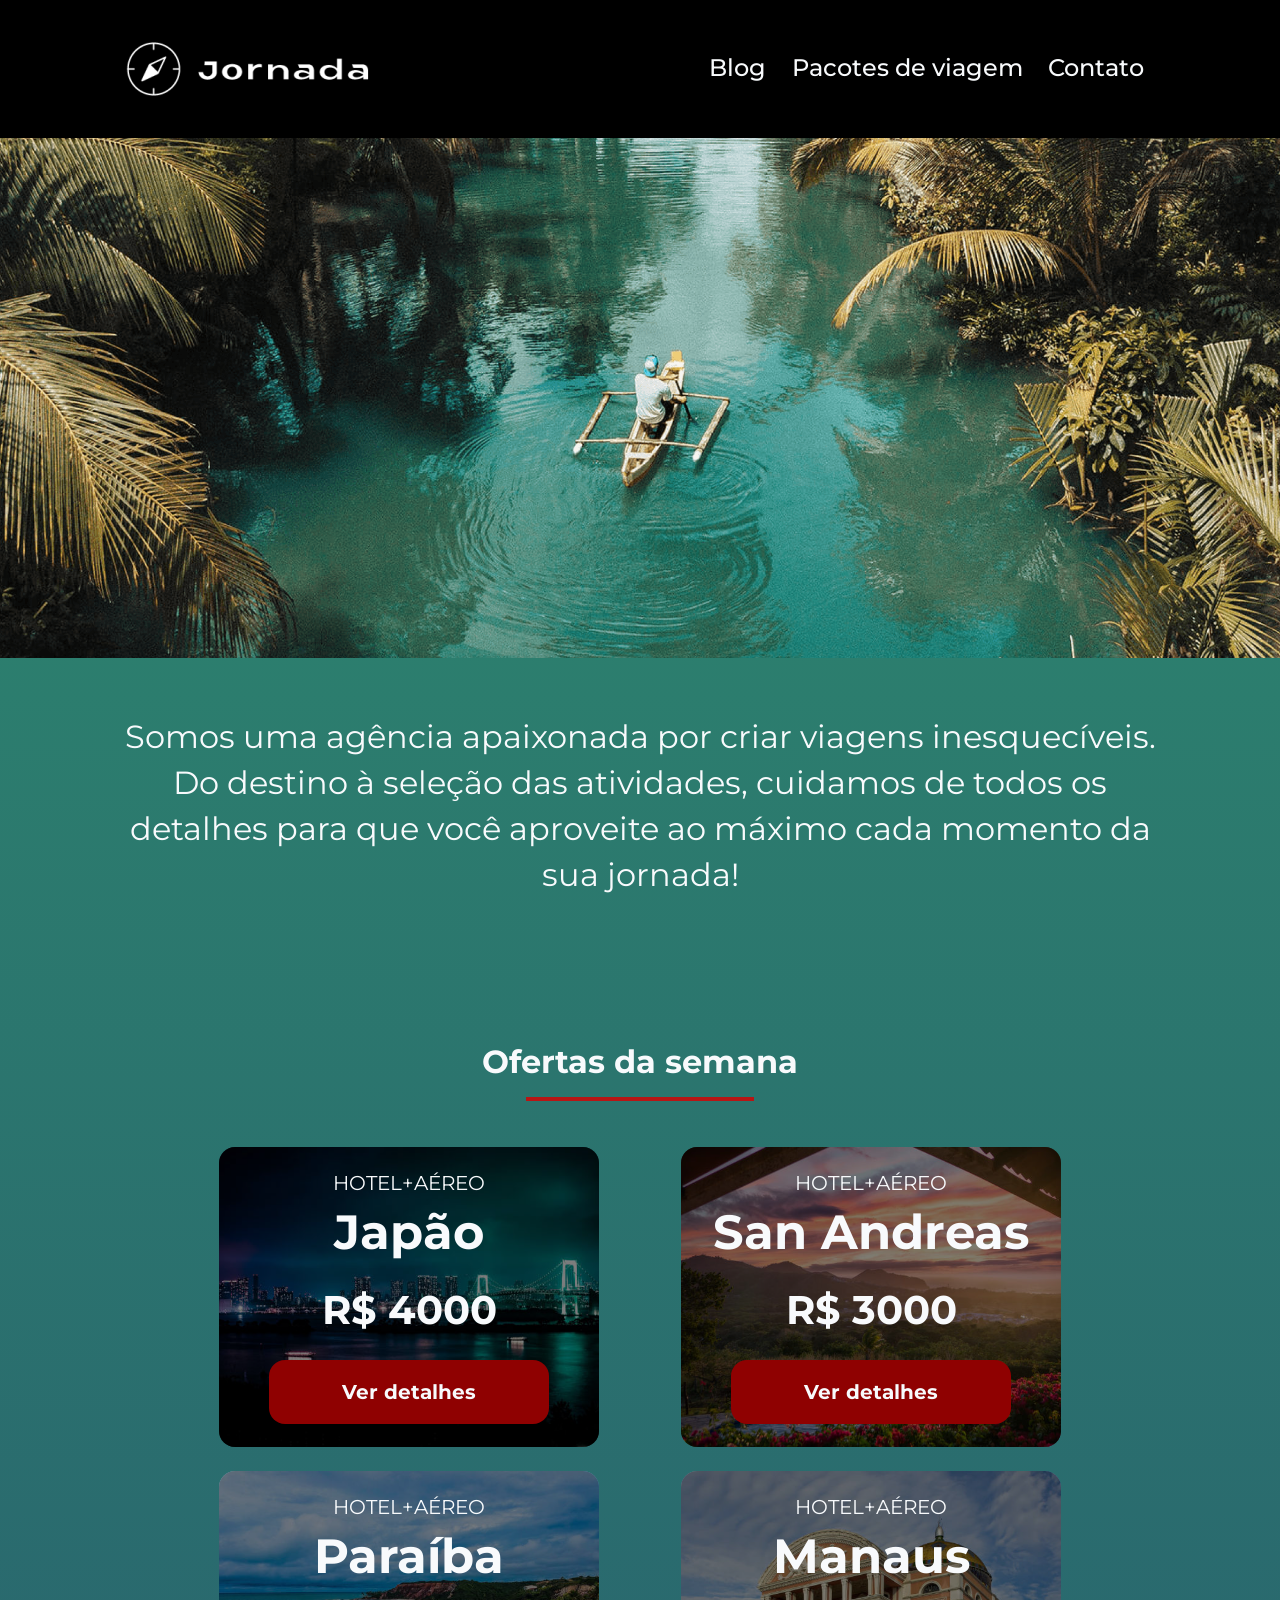
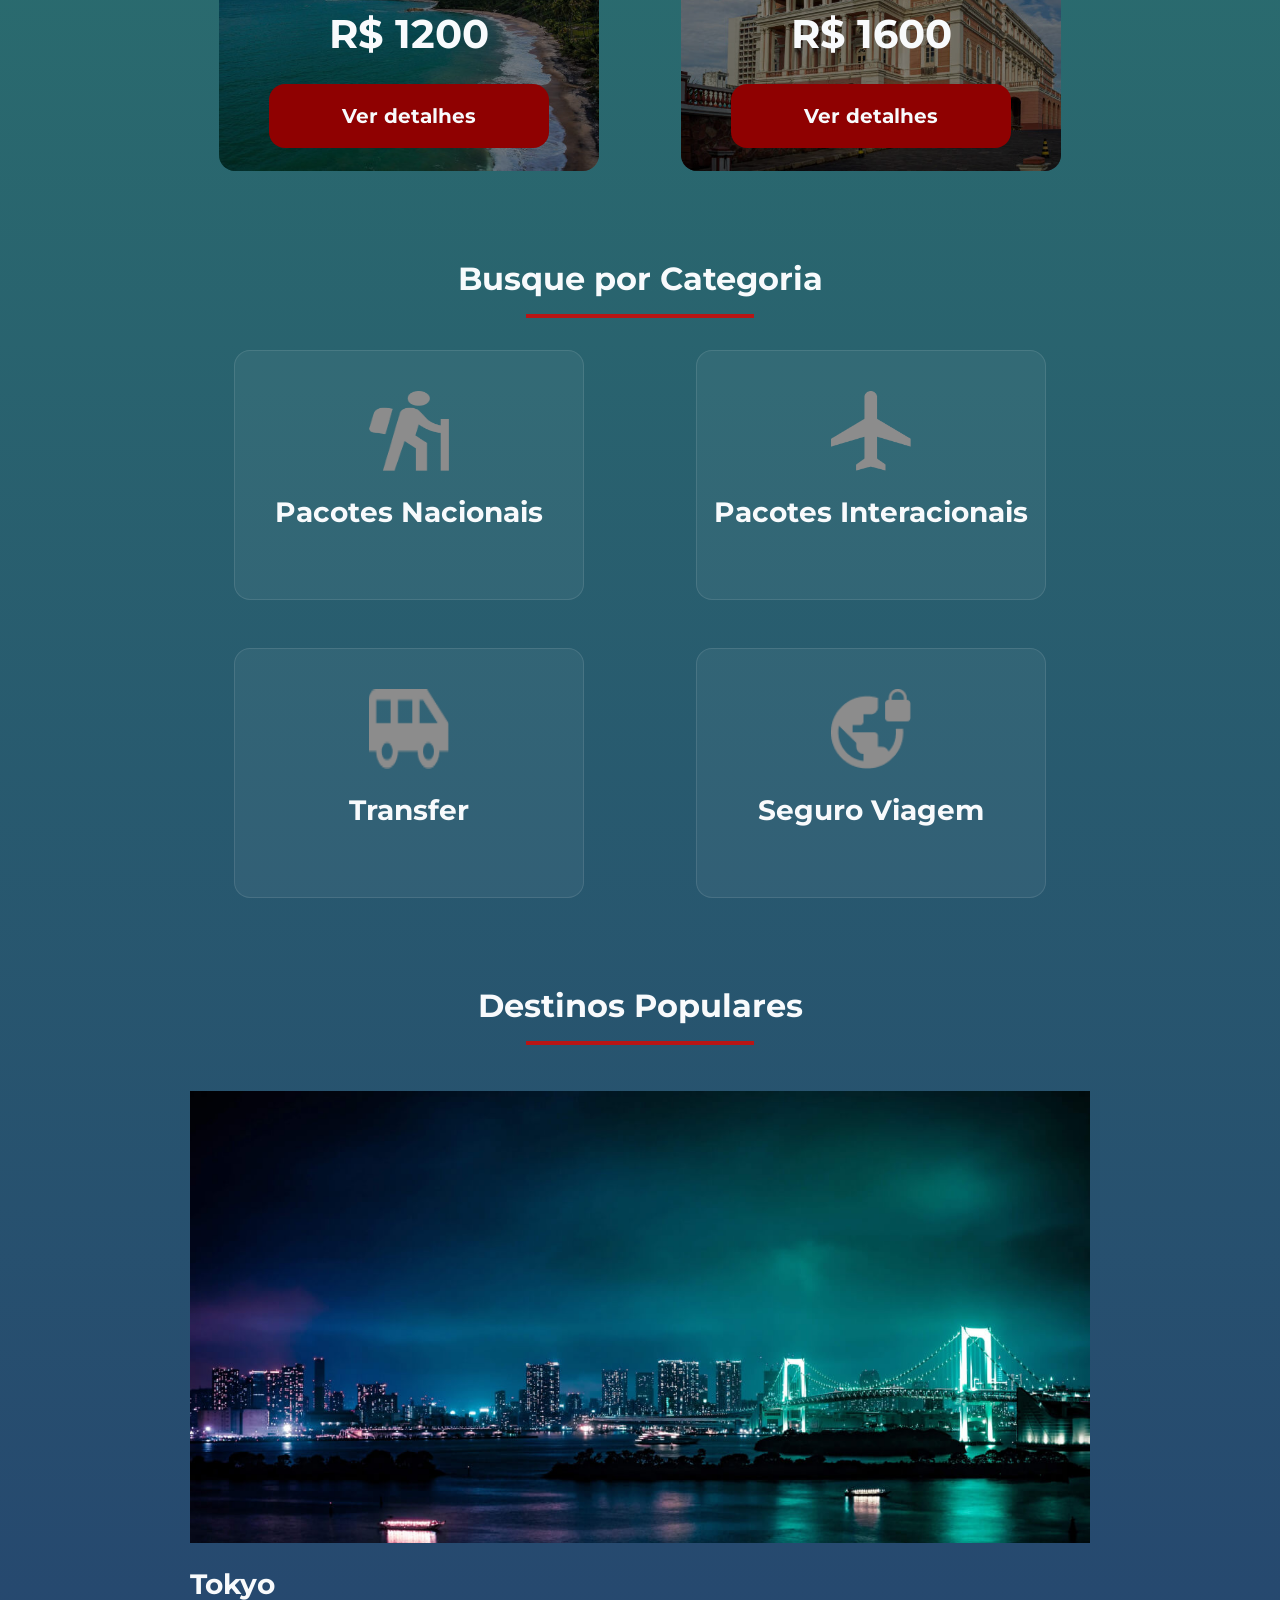
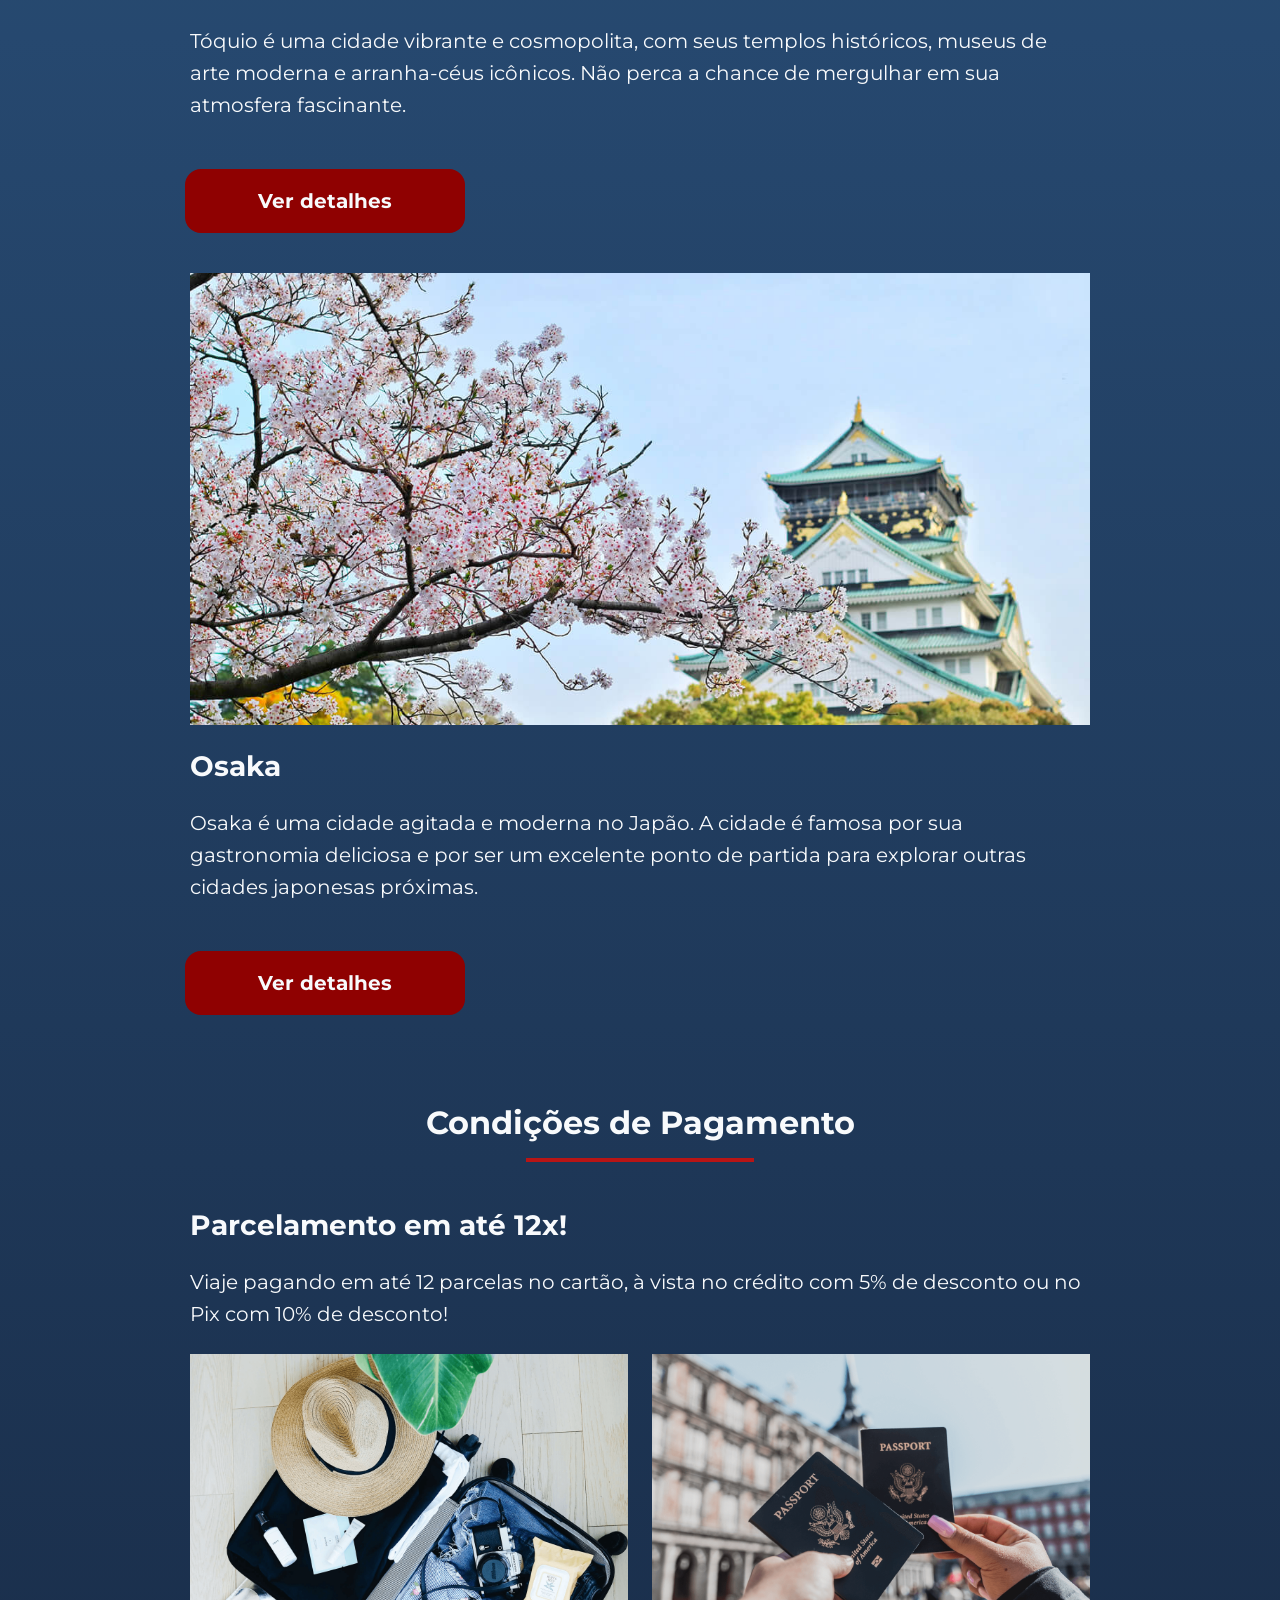
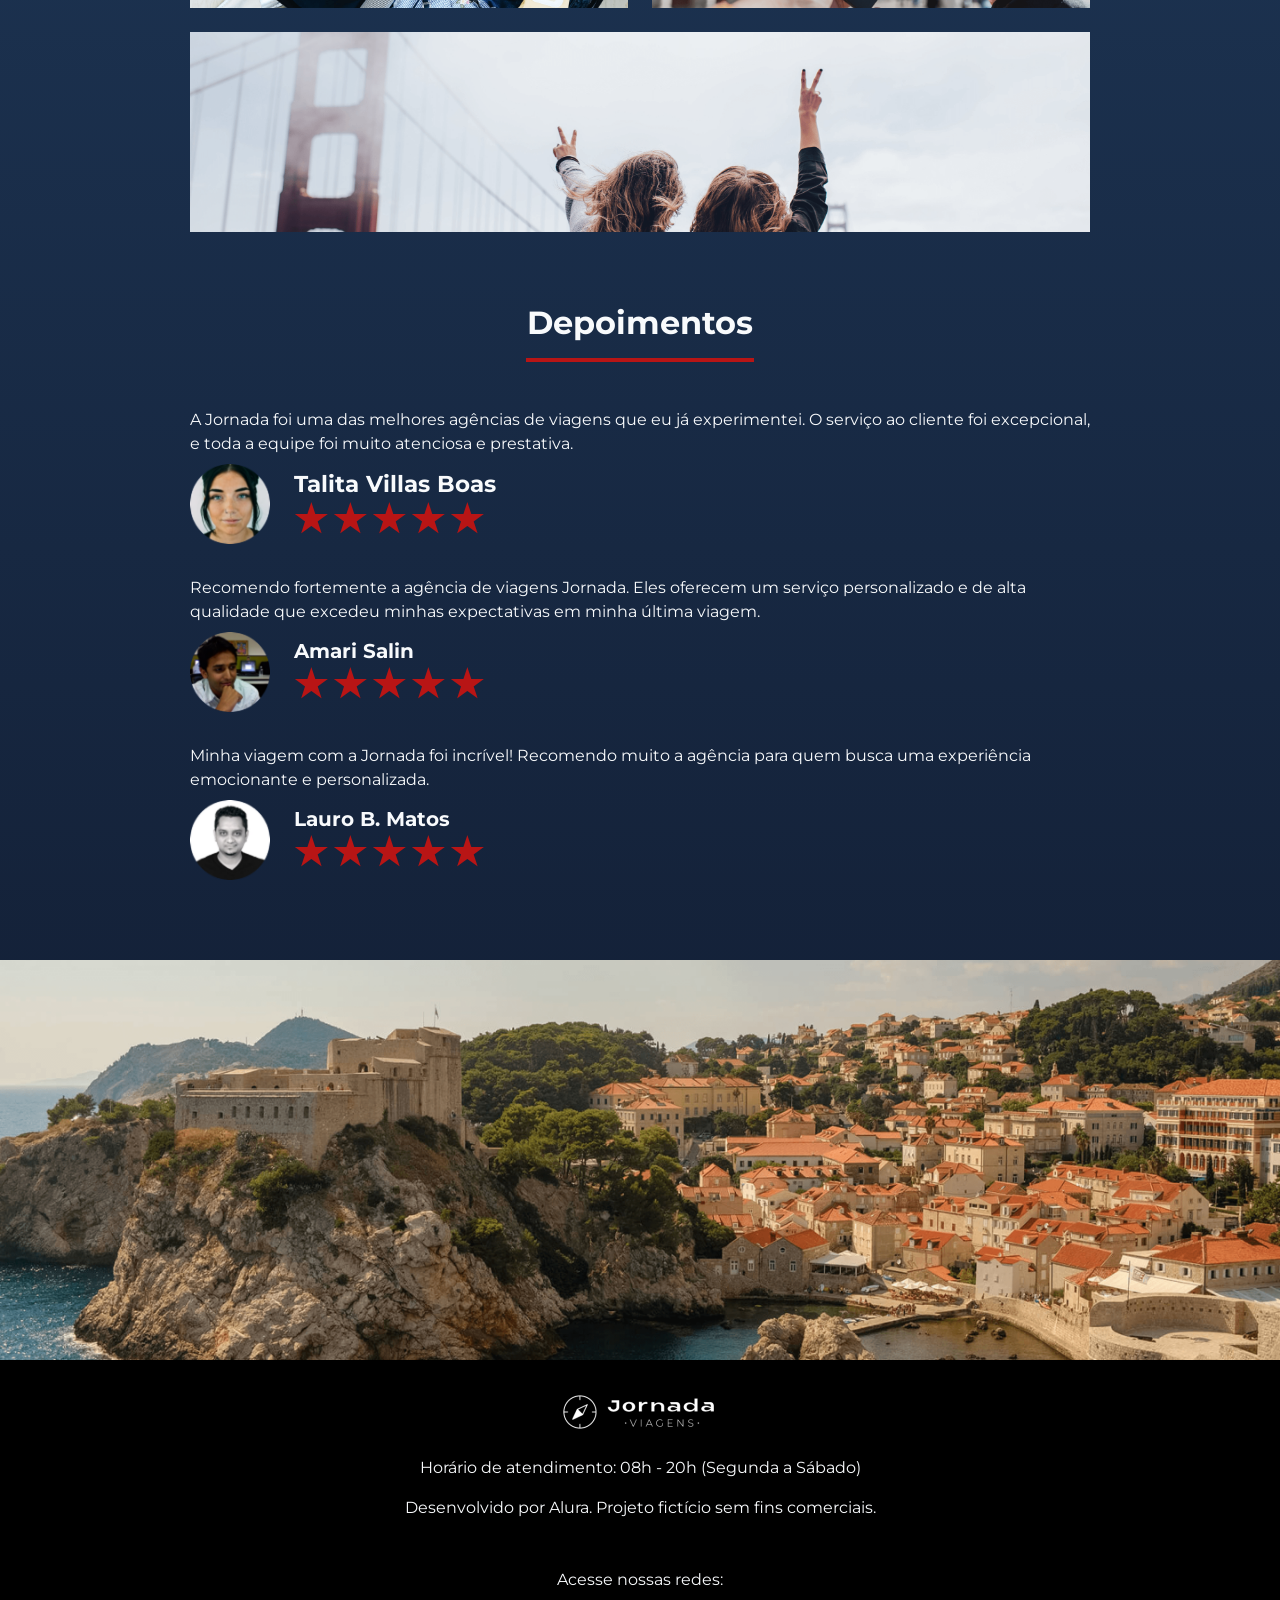
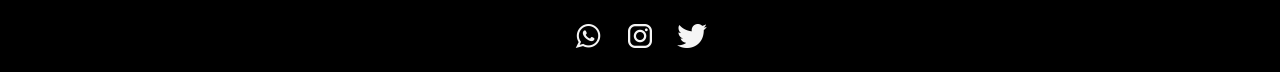
==== index.html @ 2f877d5c "Finalizando a pagina blog" ====
<!doctype html>
<html lang="pt-BR">

<head>
  <meta charset="UTF-8" />
  <meta name="viewport" content="width=device-width, initial-scale=1.0" />
  <meta name="description" content="Jornada Viagens, uma agência apaixonada por criar viagens inesquecíveis" />

  <meta name="og:title" content="Jornada Viagens" />
  <meta name="og:description" content="Jornada Viagens, uma agência apaixonada por criar viagens inesquecíveis" />
  <meta name="og:image" content="https://guilhermegomesgarcia.github.io/Jornada-Viagens/img/Logo-branco-rodape.png" />
  <meta name="og:type" content="website" />
  <meta name="og:url" content="https://guilhermegomesgarcia.github.io/Jornada-Viagens" />

  <link rel="icon" href="fav-icon.svg" type="xml/svg" />
  <link rel="stylesheet" href="./css/style.css" />
  <title>Jornada Viagens</title>
</head>

<body>
  <header class="cabecalho">
    <a href="index.html" title="Voltar para a página inicial" class="cabecalho__logo">
      <img src="./img/Logo-mobile-branca.png" class="logo__mobile" alt="Logo da Jornada Viagens na cor branca" />

      <img src="./img/logo-desktop-branca.png" class="logo__desktop"
        alt="Bússola do logo da Jornada Viagens na cor branca" />
    </a>

    <div class="cabecalho__menu-hamburguer">
      <label for="cabecalho__menu-hamburguer-checkbox" class="cabecalho__menu-hamburguer__label">
        <img src="./img/menu.png" alt="menu hamburguer" />
      </label>
      <input type="checkbox" id="cabecalho__menu-hamburguer-checkbox" hidden />
      <nav class="cabecalho__menu-hamburguer__nav">
        <ul class="cabecalho__menu-hamburguer__lista">
          <li>
            <a href="blog.html" target="_self" title="Acessar página do blog">Blog</a>
          </li>
          <li>
            <a href="pacotes.html" target="_self" title="Acessar página de pacotes de viagem">Pacotes de viagem</a>
          </li>
          <li>
            <a href="contato.html" target="_self" title="Acessar página de contato">Contato</a>
          </li>
        </ul>
      </nav>
    </div>
  </header>

  <section class="hero" role="banner">
    <div class="background-img"></div>
    <h2 class="descricao__texto">Somos uma agência apaixonada por criar viagens inesquecíveis. Do destino à seleção das
      atividades, cuidamos de
      todos os detalhes para que você aproveite ao máximo cada momento da sua jornada!</h2>
  </section>

  <section class="ofertas">
    <div class="secao__titulo">
      <h2>Ofertas da semana</h2>
      <hr />
    </div>

    <div class="ofertas__cards">
      <article class="ofertas__card japao">
        <header class="ofertas__card-cabecalho">
          <p class="ofertas__card-texto">HOTEL+AÉREO</p>
          <h3 class="ofertas__card-titulo">Japão<br /><span>R$ 4000</span></h3>
        </header>
        <footer class="ofertas__card-rodape">
          <a href="#" class="botao">Ver detalhes</a>
        </footer>
      </article>

      <article class="ofertas__card san-andreas">
        <header class="ofertas__card-cabecalho">
          <p class="ofertas__card-texto">HOTEL+AÉREO</p>
          <h3 class="ofertas__card-titulo">San Andreas<br /><span>R$ 3000</span></h3>
        </header>
        <footer class="ofertas__card-rodape">
          <a href="#" class="botao">Ver detalhes</a>
        </footer>
      </article>

      <article class="ofertas__card paraiba">
        <header class="ofertas__card-cabecalho">
          <p class="ofertas__card-texto">HOTEL+AÉREO</p>
          <h3 class="ofertas__card-titulo">Paraíba<br /><span>R$ 1200</span></h3>
        </header>
        <footer class="ofertas__card-rodape">
          <a href="#" class="botao">Ver detalhes</a>
        </footer>
      </article>

      <article class="ofertas__card manaus">
        <header class="ofertas__card-cabecalho">
          <p class="ofertas__card-texto">HOTEL+AÉREO</p>
          <h3 class="ofertas__card-titulo">Manaus<br /><span>R$ 1600</span></h3>
        </header>
        <footer class="ofertas__card-rodape">
          <a href="#" class="botao">Ver detalhes</a>
        </footer>
      </article>
    </div>
  </section>

  <section class="categorias">
    <div class="secao__titulo">
      <h2>Busque por Categoria</h2>
      <hr />
    </div>
    <div class="categorias__cards">
      <div class="categorias__card">
        <a href="#" class="categorias__link" title="Acessar página de pacotes nacionais" target="_blank">

          <img src="./img/icone-pacotes-nacionais.png" alt="ícone cinza de uma pessoa fazendo tracking"
            class="categorias__card-imagem" />

          <h3 class="descricao__titulo">
            Pacotes
            Nacionais
          </h3>
        </a>
      </div>

      <div class="categorias__card">
        <a href="#" class="categorias__link" title="Acessar página de pacotes internacionais" target="_blank">

          <img src="./img/icone-pacotes-interacionais.png" alt="ícone cinza de um avião"
            class="categorias__card-imagem" />
          <h3 class="descricao__titulo">
            Pacotes
            <!-- <br /> -->
            Interacionais
          </h3>
        </a>
      </div>

      <div class="categorias__card">
        <a href="#" class="categorias__link" title="Acessar página de transfer" target="_blank">
          <img src="./img/icone-transfer.png" alt="ícone cinza de um carro" class="categorias__card-imagem" />
          <h3 class="descricao__titulo">Transfer</h3>
        </a>
      </div>

      <div class="categorias__card">
        <a href="#" class="categorias__link" title="Acessar página de seguro de viagem" target="_blank">
          <img src="./img/icone-seguro-viagem.png" alt="ícone cinza de um seguro de viagem"
            class="categorias__card-imagem" />
          <h3 class="descricao__titulo">Seguro Viagem</h3>
        </a>
      </div>
    </div>
  </section>

  <section class="destinos">
    <div class="secao__titulo">
      <h2>Destinos Populares</h2>
      <hr />
    </div>

    <div class="destino__items">
      <article class="destino__item">
        <header class="destino__cabecalho">
          <div class="destino__imagem-tokyo"></div>
          <h3 class="descricao__titulo">Tokyo</h3>
          <p class="descricao__texto">
            Tóquio é uma cidade vibrante e cosmopolita, com seus templos históricos, museus de arte moderna e
            arranha-céus icônicos. Não perca a chance de mergulhar em sua atmosfera fascinante.
          </p>
        </header>

        <footer class="destino__rodape">
          <a href="#" class="botao destino__botao">Ver detalhes</a>
        </footer>
      </article>

      <article class="destino__item">
        <header class="destino__cabecalho">
          <div class="destino__imagem-osaka"></div>
          <h3 class="descricao__titulo">Osaka</h3>
          <p class="descricao__texto">
            Osaka é uma cidade agitada e moderna no Japão. A cidade é famosa por sua gastronomia deliciosa e por ser um
            excelente ponto de partida para explorar outras cidades japonesas próximas.
          </p>
        </header>

        <footer class="destino__rodape">
          <a href="#" class="botao destino__botao">Ver detalhes</a>
        </footer>
      </article>
    </div>
  </section>

  <section class="pagamentos">
    <div class="secao__titulo">
      <h2>Condições de Pagamento</h2>
      <hr />
    </div>
    <div class="pagamentos__conteudo">
      <div class="pagamentos__descricao">
        <h3 class="descricao__titulo">Parcelamento em até 12x!</h3>
        <p class="descricao__texto">
          Viaje pagando em até 12 parcelas no cartão, à vista no crédito com 5% de
          desconto ou no Pix com 10% de desconto!
        </p>
      </div>
      <div class="pagamentos__imagens">
        <div class="pagamentos__imagem mala"></div>
        <div class="pagamentos__imagem passaporte"></div>
        <div class="pagamentos__imagem pessoas"></div>
      </div>
    </div>
  </section>

  <section class="depoimentos">
    <div class="secao__titulo">
      <h2>Depoimentos</h2>
      <hr />
    </div>

    <div class="depoimentos__conteudo">
      <article>
        <header class="depoimentos__conteudo-cabecalho">
          <p class="descricao__texto">A Jornada foi uma das melhores agências de viagens que eu já experimentei. O
            serviço ao cliente foi
            excepcional, e toda a equipe foi muito atenciosa e prestativa.</p>
        </header>
        <footer class="depoimentos__conteudo-rodape">
          <img class="depoimentos__conteudo-img" src="./img/Ellipse-1.png"
            alt="foto de perfil da cliente Talita Villas Boas">
          <div class="depoimentos__conteudo-perfil">
            <h3>Talita Villas Boas</h3>
            <div class="depoimentos__conteudo-avalicao">
              <span class="estrela">★</span>
              <span class="estrela">★</span>
              <span class="estrela">★</span>
              <span class="estrela">★</span>
              <span class="estrela">★</span>
            </div>
          </div>
        </footer>
      </article>

      <article>
        <header class="depoimentos__conteudo-cabecalho">
          <p class="descricao__texto">Recomendo fortemente a agência de viagens Jornada. Eles oferecem um serviço
            personalizado e de alta
            qualidade que excedeu minhas expectativas em minha última viagem.</p>
        </header>
        <footer class="depoimentos__conteudo-rodape">
          <img class="depoimentos__conteudo-img" src="./img/Ellipse-2.png" alt="foto de perfil do cliente Amari Salin">
          <div class="depoimentos__conteudo-perfil">
            <h4>Amari Salin</h4>
            <div class="depoimentos__conteudo-avalicao">
              <span class="estrela">★</span>
              <span class="estrela">★</span>
              <span class="estrela">★</span>
              <span class="estrela">★</span>
              <span class="estrela">★</span>
            </div>
          </div>
        </footer>
      </article>

      <article>
        <header class="depoimentos__conteudo-cabecalho">
          <p class="descricao__texto">Minha viagem com a Jornada foi incrível! Recomendo muito a agência para quem busca
            uma experiência
            emocionante e personalizada.</p>
        </header>
        <footer class="depoimentos__conteudo-rodape">
          <img class="depoimentos__conteudo-img" src="./img/Ellipse-3.png"
            alt="foto de perfil do cliente Lauro B. Matos">
          <div class="depoimentos__conteudo-perfil">
            <h4>Lauro B. Matos</h4>
            <div class="depoimentos__conteudo-avalicao">
              <span class="estrela">★</span>
              <span class="estrela">★</span>
              <span class="estrela">★</span>
              <span class="estrela">★</span>
              <span class="estrela">★</span>
            </div>
          </div>
        </footer>
      </article>
    </div>
  </section>

  <section class="hero__rodape" role="banner">
    <div class="background-img"></div>
  </section>

  <footer class="rodape">
    <div class="rodape__conteudo__descricao">
      <img class="rodape__conteudo__descricao-logo" src="./img/Logo-branco-rodape.png" alt="Logo Jornada Viagens">
      <p class="descricao__texto">Horário de atendimento: 08h - 20h (Segunda a Sábado)</p>
      <p class="descricao__texto">Desenvolvido por Alura. Projeto fictício sem fins comerciais.</p>
    </div>

    <div class="rodape__conteudo__redes">
      <p class="descricao__texto">Acesse nossas redes:</p>
      <a href="#" target="_blank" title="Entre em contato via whatsapp"><img class="whatsapp"
          src="./img/icone-whatsapp.png" alt="Icone do whatsapp na cor branca"></a>
      <a href="#" target="_blank" title="Acesse o Instagram do Jornada Viagens"><img class="instagram"
          src="./img/icone-instagram.png" alt="Icone do instagram na cor branca"></a>
      <a href="#" target="_blank" title="Acesse o Twitter do Jornada Viagens"><img class="twitter"
          src="./img/icone-twitter.png" alt="Icone do twitter na cor branca"></a>
    </div>
  </footer>
</body>

</html>
---- css/style.css ----
@import url(global.css);
@import url(./index/header.css);
@import url(./index/hero.css);
@import url(./index/offers.css);
@import url(./index/categories.css);
@import url(./index/destinations.css);
@import url(./index/payments.css);
@import url(./index/testimonials.css);
@import url(./index/footer.css);
@import url(./pacotes/pacotes.css);
@import url(./blog/blog.css);
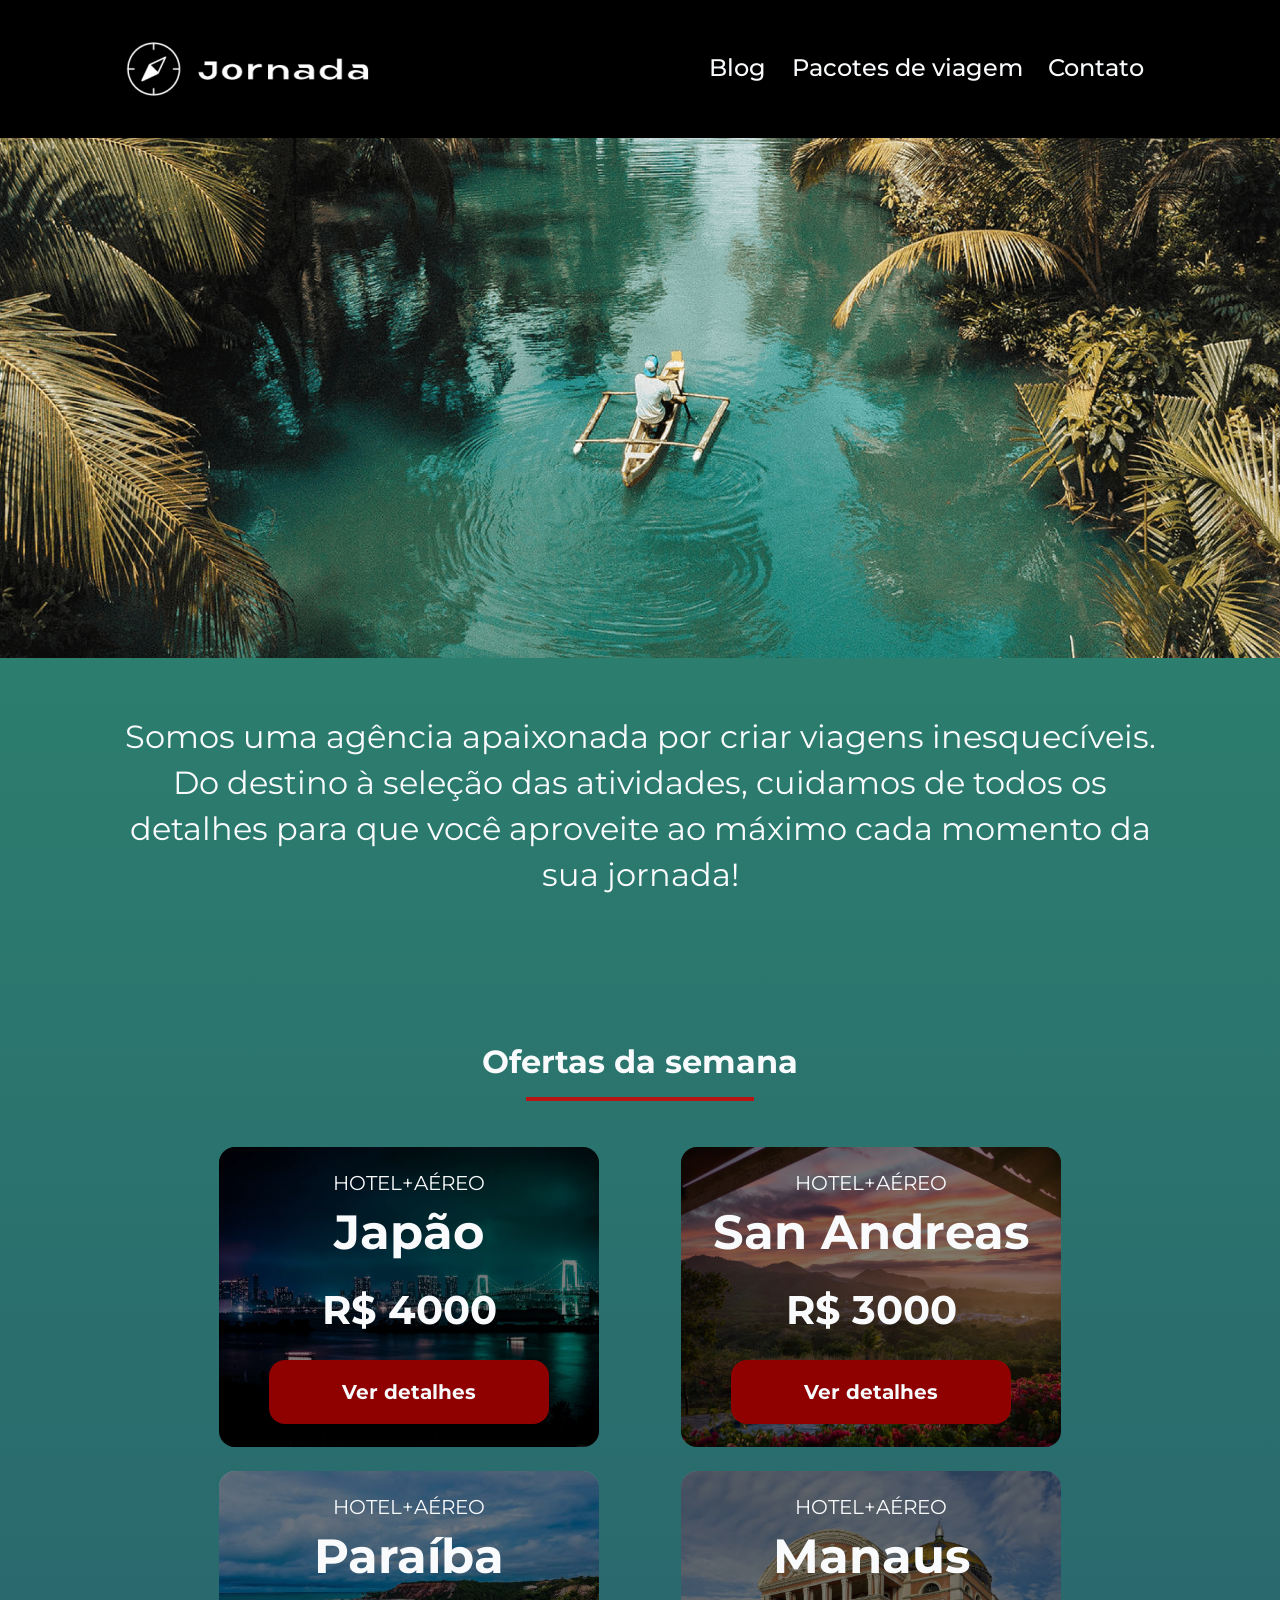
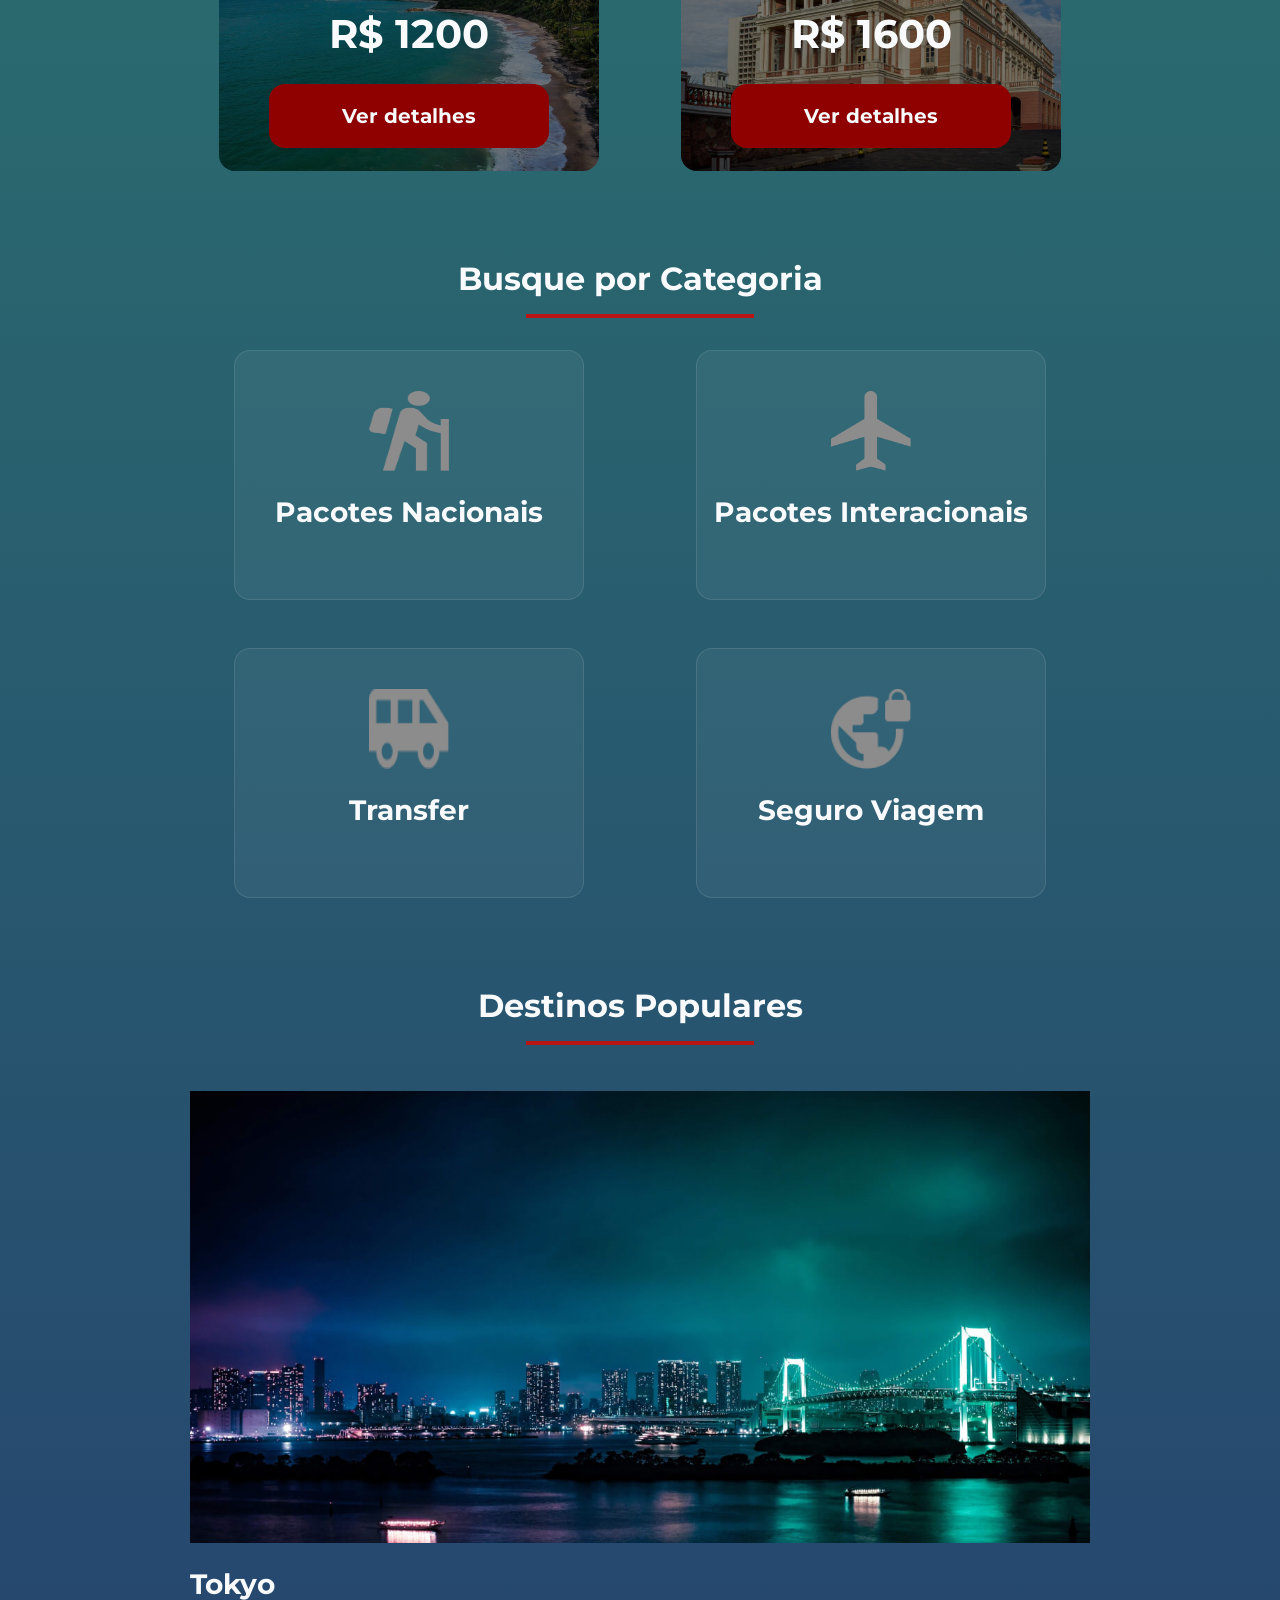
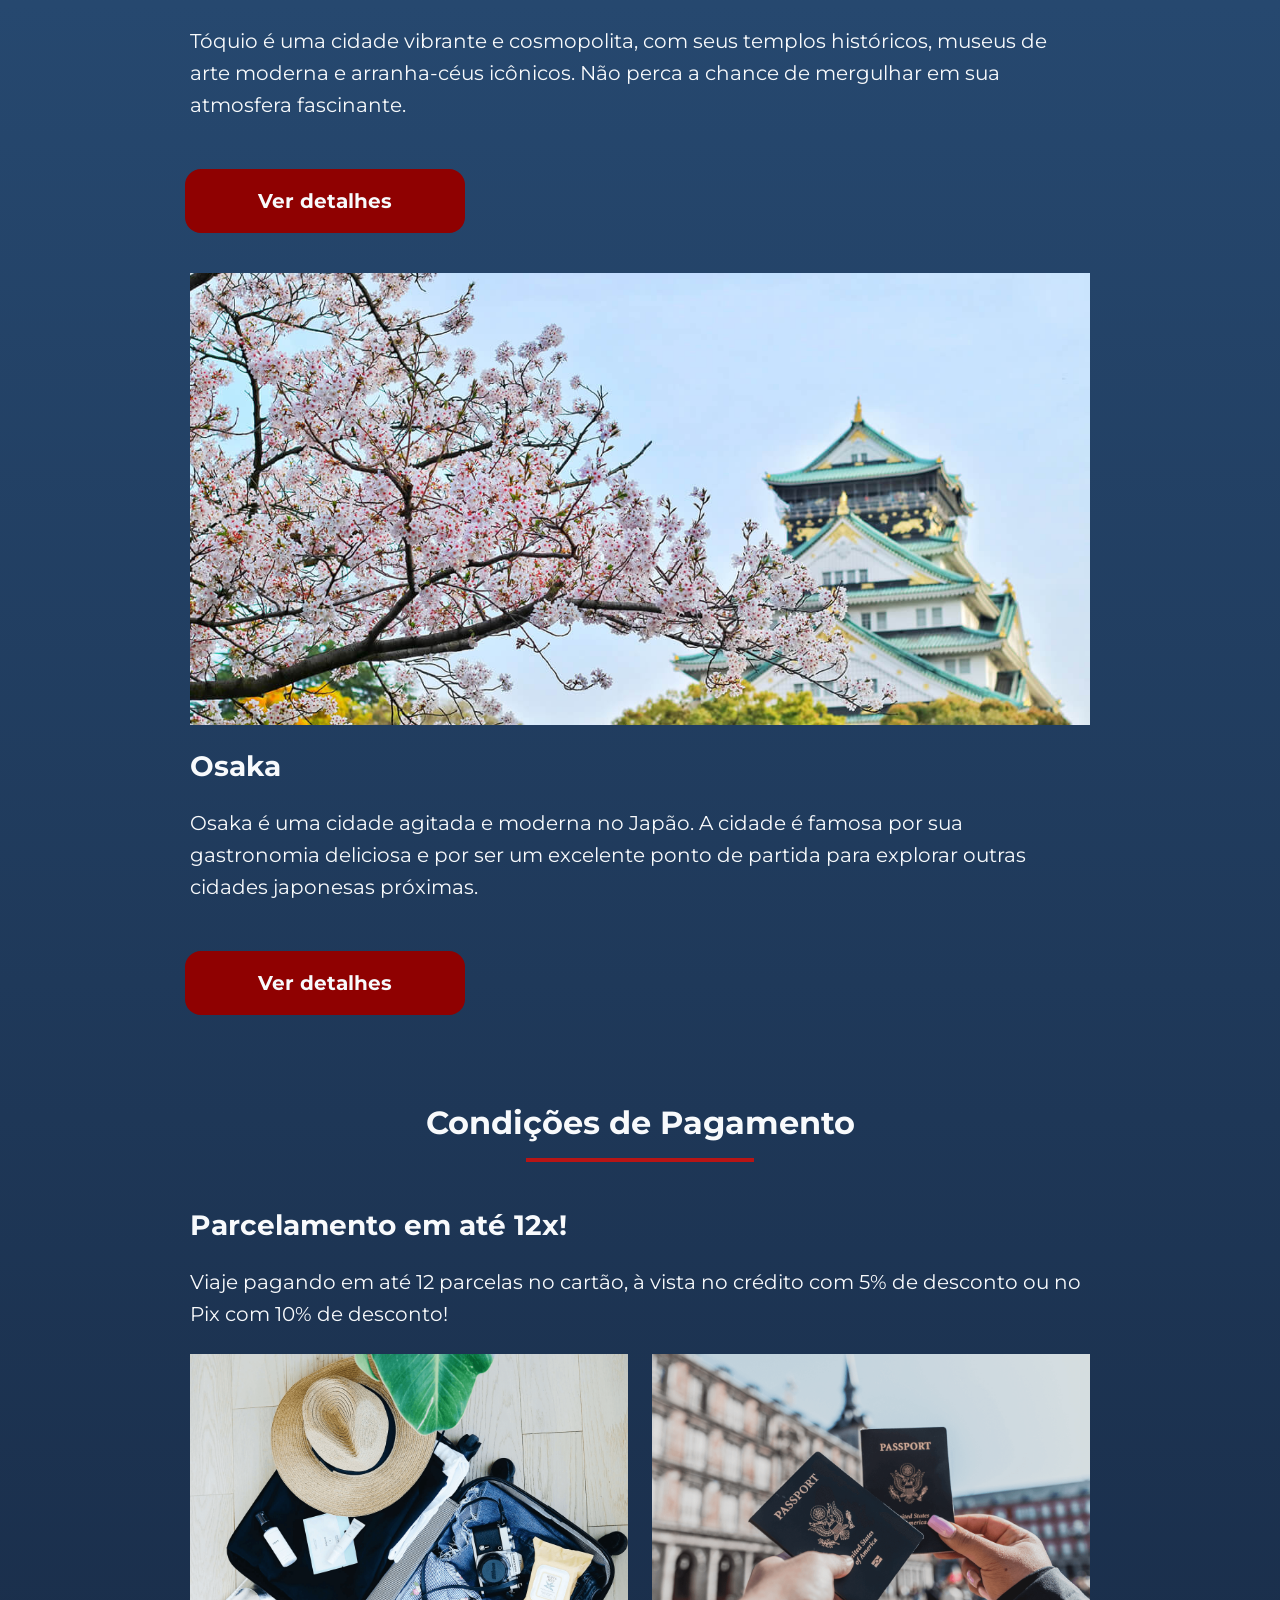
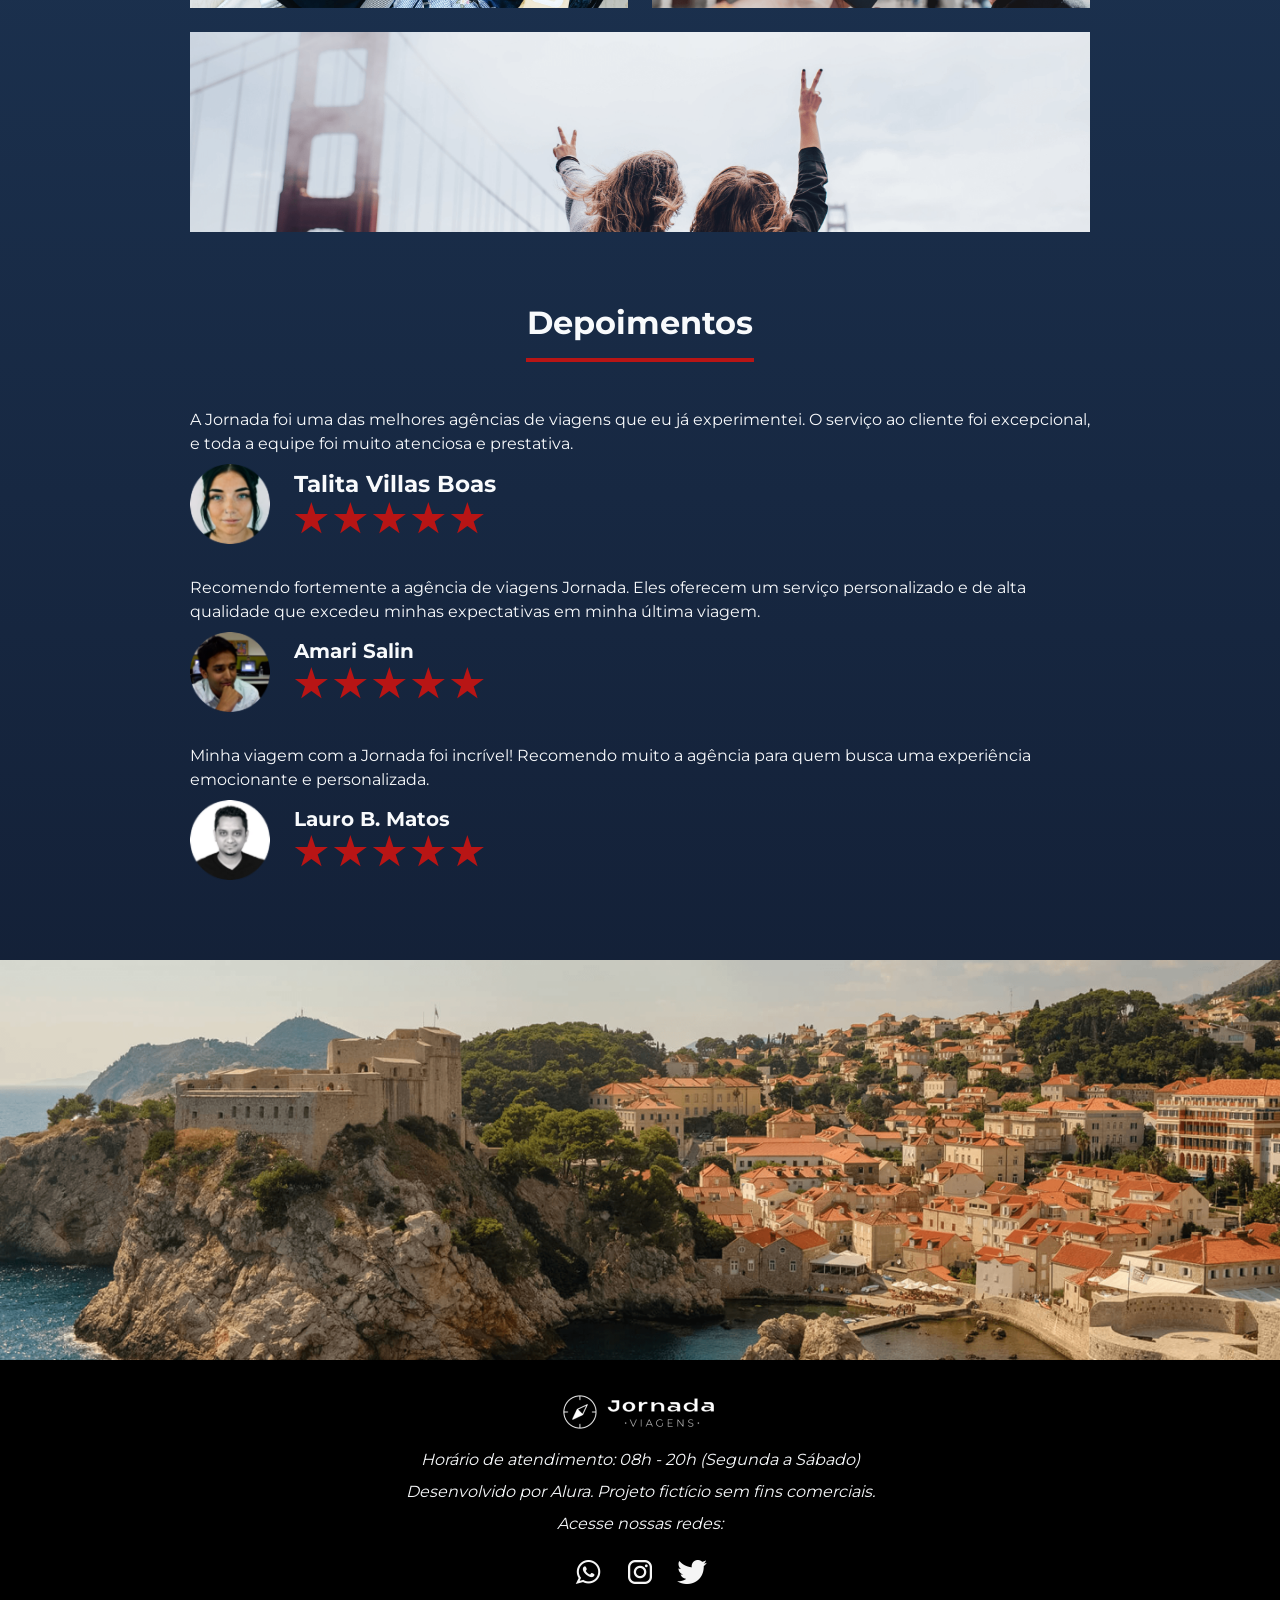
==== commit ba83a72e: "Finalizando a pagina contato versao mobile" ====
--- a/index.html
+++ b/index.html
@@ -1,312 +1,436 @@
 <!doctype html>
 <html lang="pt-BR">
-
-<head>
-  <meta charset="UTF-8" />
-  <meta name="viewport" content="width=device-width, initial-scale=1.0" />
-  <meta name="description" content="Jornada Viagens, uma agência apaixonada por criar viagens inesquecíveis" />
-
-  <meta name="og:title" content="Jornada Viagens" />
-  <meta name="og:description" content="Jornada Viagens, uma agência apaixonada por criar viagens inesquecíveis" />
-  <meta name="og:image" content="https://guilhermegomesgarcia.github.io/Jornada-Viagens/img/Logo-branco-rodape.png" />
-  <meta name="og:type" content="website" />
-  <meta name="og:url" content="https://guilhermegomesgarcia.github.io/Jornada-Viagens" />
-
-  <link rel="icon" href="fav-icon.svg" type="xml/svg" />
-  <link rel="stylesheet" href="./css/style.css" />
-  <title>Jornada Viagens</title>
-</head>
-
-<body>
-  <header class="cabecalho">
-    <a href="index.html" title="Voltar para a página inicial" class="cabecalho__logo">
-      <img src="./img/Logo-mobile-branca.png" class="logo__mobile" alt="Logo da Jornada Viagens na cor branca" />
-
-      <img src="./img/logo-desktop-branca.png" class="logo__desktop"
-        alt="Bússola do logo da Jornada Viagens na cor branca" />
-    </a>
-
-    <div class="cabecalho__menu-hamburguer">
-      <label for="cabecalho__menu-hamburguer-checkbox" class="cabecalho__menu-hamburguer__label">
-        <img src="./img/menu.png" alt="menu hamburguer" />
-      </label>
-      <input type="checkbox" id="cabecalho__menu-hamburguer-checkbox" hidden />
-      <nav class="cabecalho__menu-hamburguer__nav">
-        <ul class="cabecalho__menu-hamburguer__lista">
-          <li>
-            <a href="blog.html" target="_self" title="Acessar página do blog">Blog</a>
-          </li>
-          <li>
-            <a href="pacotes.html" target="_self" title="Acessar página de pacotes de viagem">Pacotes de viagem</a>
-          </li>
-          <li>
-            <a href="contato.html" target="_self" title="Acessar página de contato">Contato</a>
-          </li>
-        </ul>
-      </nav>
-    </div>
-  </header>
-
-  <section class="hero" role="banner">
-    <div class="background-img"></div>
-    <h2 class="descricao__texto">Somos uma agência apaixonada por criar viagens inesquecíveis. Do destino à seleção das
-      atividades, cuidamos de
-      todos os detalhes para que você aproveite ao máximo cada momento da sua jornada!</h2>
-  </section>
-
-  <section class="ofertas">
-    <div class="secao__titulo">
-      <h2>Ofertas da semana</h2>
-      <hr />
-    </div>
-
-    <div class="ofertas__cards">
-      <article class="ofertas__card japao">
-        <header class="ofertas__card-cabecalho">
-          <p class="ofertas__card-texto">HOTEL+AÉREO</p>
-          <h3 class="ofertas__card-titulo">Japão<br /><span>R$ 4000</span></h3>
-        </header>
-        <footer class="ofertas__card-rodape">
-          <a href="#" class="botao">Ver detalhes</a>
-        </footer>
-      </article>
-
-      <article class="ofertas__card san-andreas">
-        <header class="ofertas__card-cabecalho">
-          <p class="ofertas__card-texto">HOTEL+AÉREO</p>
-          <h3 class="ofertas__card-titulo">San Andreas<br /><span>R$ 3000</span></h3>
-        </header>
-        <footer class="ofertas__card-rodape">
-          <a href="#" class="botao">Ver detalhes</a>
-        </footer>
-      </article>
-
-      <article class="ofertas__card paraiba">
-        <header class="ofertas__card-cabecalho">
-          <p class="ofertas__card-texto">HOTEL+AÉREO</p>
-          <h3 class="ofertas__card-titulo">Paraíba<br /><span>R$ 1200</span></h3>
-        </header>
-        <footer class="ofertas__card-rodape">
-          <a href="#" class="botao">Ver detalhes</a>
-        </footer>
-      </article>
-
-      <article class="ofertas__card manaus">
-        <header class="ofertas__card-cabecalho">
-          <p class="ofertas__card-texto">HOTEL+AÉREO</p>
-          <h3 class="ofertas__card-titulo">Manaus<br /><span>R$ 1600</span></h3>
-        </header>
-        <footer class="ofertas__card-rodape">
-          <a href="#" class="botao">Ver detalhes</a>
-        </footer>
-      </article>
-    </div>
-  </section>
-
-  <section class="categorias">
-    <div class="secao__titulo">
-      <h2>Busque por Categoria</h2>
-      <hr />
-    </div>
-    <div class="categorias__cards">
-      <div class="categorias__card">
-        <a href="#" class="categorias__link" title="Acessar página de pacotes nacionais" target="_blank">
-
-          <img src="./img/icone-pacotes-nacionais.png" alt="ícone cinza de uma pessoa fazendo tracking"
-            class="categorias__card-imagem" />
-
-          <h3 class="descricao__titulo">
-            Pacotes
-            Nacionais
-          </h3>
-        </a>
-      </div>
-
-      <div class="categorias__card">
-        <a href="#" class="categorias__link" title="Acessar página de pacotes internacionais" target="_blank">
-
-          <img src="./img/icone-pacotes-interacionais.png" alt="ícone cinza de um avião"
-            class="categorias__card-imagem" />
-          <h3 class="descricao__titulo">
-            Pacotes
-            <!-- <br /> -->
-            Interacionais
-          </h3>
-        </a>
-      </div>
-
-      <div class="categorias__card">
-        <a href="#" class="categorias__link" title="Acessar página de transfer" target="_blank">
-          <img src="./img/icone-transfer.png" alt="ícone cinza de um carro" class="categorias__card-imagem" />
-          <h3 class="descricao__titulo">Transfer</h3>
-        </a>
-      </div>
-
-      <div class="categorias__card">
-        <a href="#" class="categorias__link" title="Acessar página de seguro de viagem" target="_blank">
-          <img src="./img/icone-seguro-viagem.png" alt="ícone cinza de um seguro de viagem"
-            class="categorias__card-imagem" />
-          <h3 class="descricao__titulo">Seguro Viagem</h3>
-        </a>
-      </div>
-    </div>
-  </section>
-
-  <section class="destinos">
-    <div class="secao__titulo">
-      <h2>Destinos Populares</h2>
-      <hr />
-    </div>
-
-    <div class="destino__items">
-      <article class="destino__item">
-        <header class="destino__cabecalho">
-          <div class="destino__imagem-tokyo"></div>
-          <h3 class="descricao__titulo">Tokyo</h3>
+  <head>
+    <meta charset="UTF-8" />
+    <meta name="viewport" content="width=device-width, initial-scale=1.0" />
+    <meta
+      name="description"
+      content="Jornada Viagens, uma agência apaixonada por criar viagens inesquecíveis"
+    />
+
+    <meta name="og:title" content="Jornada Viagens" />
+    <meta
+      name="og:description"
+      content="Jornada Viagens, uma agência apaixonada por criar viagens inesquecíveis"
+    />
+    <meta
+      name="og:image"
+      content="https://guilhermegomesgarcia.github.io/Jornada-Viagens/img/Logo-branco-rodape.png"
+    />
+    <meta name="og:type" content="website" />
+    <meta
+      name="og:url"
+      content="https://guilhermegomesgarcia.github.io/Jornada-Viagens"
+    />
+
+    <link rel="icon" href="fav-icon.svg" type="xml/svg" />
+    <link rel="stylesheet" href="./css/style.css" />
+    <title>Jornada Viagens</title>
+  </head>
+
+  <body>
+    <header class="cabecalho">
+      <a
+        href="index.html"
+        title="Voltar para a página inicial"
+        class="cabecalho__logo"
+      >
+        <img
+          src="./img/Logo-mobile-branca.png"
+          class="logo__mobile"
+          alt="Logo da Jornada Viagens na cor branca"
+        />
+
+        <img
+          src="./img/logo-desktop-branca.png"
+          class="logo__desktop"
+          alt="Bússola do logo da Jornada Viagens na cor branca"
+        />
+      </a>
+
+      <div class="cabecalho__menu-hamburguer">
+        <label
+          for="cabecalho__menu-hamburguer-checkbox"
+          class="cabecalho__menu-hamburguer__label"
+        >
+          <img src="./img/menu.png" alt="menu hamburguer" />
+        </label>
+        <input
+          type="checkbox"
+          id="cabecalho__menu-hamburguer-checkbox"
+          hidden
+        />
+        <nav class="cabecalho__menu-hamburguer__nav">
+          <ul class="cabecalho__menu-hamburguer__lista">
+            <li>
+              <a href="blog.html" target="_self" title="Acessar página do blog"
+                >Blog</a
+              >
+            </li>
+            <li>
+              <a
+                href="pacotes.html"
+                target="_self"
+                title="Acessar página de pacotes de viagem"
+                >Pacotes de viagem</a
+              >
+            </li>
+            <li>
+              <a
+                href="contato.html"
+                target="_self"
+                title="Acessar página de contato"
+                >Contato</a
+              >
+            </li>
+          </ul>
+        </nav>
+      </div>
+    </header>
+
+    <section class="hero" role="banner">
+      <div class="background-img"></div>
+      <h2 class="descricao__texto">
+        Somos uma agência apaixonada por criar viagens inesquecíveis. Do destino
+        à seleção das atividades, cuidamos de todos os detalhes para que você
+        aproveite ao máximo cada momento da sua jornada!
+      </h2>
+    </section>
+
+    <section class="ofertas">
+      <div class="secao__titulo">
+        <h2>Ofertas da semana</h2>
+        <hr />
+      </div>
+
+      <div class="ofertas__cards">
+        <article class="ofertas__card japao">
+          <header class="ofertas__card-cabecalho">
+            <p class="ofertas__card-texto">HOTEL+AÉREO</p>
+            <h3 class="ofertas__card-titulo">
+              Japão<br /><span>R$ 4000</span>
+            </h3>
+          </header>
+          <footer class="ofertas__card-rodape">
+            <a href="#" class="botao">Ver detalhes</a>
+          </footer>
+        </article>
+
+        <article class="ofertas__card san-andreas">
+          <header class="ofertas__card-cabecalho">
+            <p class="ofertas__card-texto">HOTEL+AÉREO</p>
+            <h3 class="ofertas__card-titulo">
+              San Andreas<br /><span>R$ 3000</span>
+            </h3>
+          </header>
+          <footer class="ofertas__card-rodape">
+            <a href="#" class="botao">Ver detalhes</a>
+          </footer>
+        </article>
+
+        <article class="ofertas__card paraiba">
+          <header class="ofertas__card-cabecalho">
+            <p class="ofertas__card-texto">HOTEL+AÉREO</p>
+            <h3 class="ofertas__card-titulo">
+              Paraíba<br /><span>R$ 1200</span>
+            </h3>
+          </header>
+          <footer class="ofertas__card-rodape">
+            <a href="#" class="botao">Ver detalhes</a>
+          </footer>
+        </article>
+
+        <article class="ofertas__card manaus">
+          <header class="ofertas__card-cabecalho">
+            <p class="ofertas__card-texto">HOTEL+AÉREO</p>
+            <h3 class="ofertas__card-titulo">
+              Manaus<br /><span>R$ 1600</span>
+            </h3>
+          </header>
+          <footer class="ofertas__card-rodape">
+            <a href="#" class="botao">Ver detalhes</a>
+          </footer>
+        </article>
+      </div>
+    </section>
+
+    <section class="categorias">
+      <div class="secao__titulo">
+        <h2>Busque por Categoria</h2>
+        <hr />
+      </div>
+      <div class="categorias__cards">
+        <div class="categorias__card">
+          <a
+            href="#"
+            class="categorias__link"
+            title="Acessar página de pacotes nacionais"
+            target="_blank"
+          >
+            <img
+              src="./img/icone-pacotes-nacionais.png"
+              alt="ícone cinza de uma pessoa fazendo tracking"
+              class="categorias__card-imagem"
+            />
+
+            <h3 class="descricao__titulo">Pacotes Nacionais</h3>
+          </a>
+        </div>
+
+        <div class="categorias__card">
+          <a
+            href="#"
+            class="categorias__link"
+            title="Acessar página de pacotes internacionais"
+            target="_blank"
+          >
+            <img
+              src="./img/icone-pacotes-interacionais.png"
+              alt="ícone cinza de um avião"
+              class="categorias__card-imagem"
+            />
+            <h3 class="descricao__titulo">
+              Pacotes
+              <!-- <br /> -->
+              Interacionais
+            </h3>
+          </a>
+        </div>
+
+        <div class="categorias__card">
+          <a
+            href="#"
+            class="categorias__link"
+            title="Acessar página de transfer"
+            target="_blank"
+          >
+            <img
+              src="./img/icone-transfer.png"
+              alt="ícone cinza de um carro"
+              class="categorias__card-imagem"
+            />
+            <h3 class="descricao__titulo">Transfer</h3>
+          </a>
+        </div>
+
+        <div class="categorias__card">
+          <a
+            href="#"
+            class="categorias__link"
+            title="Acessar página de seguro de viagem"
+            target="_blank"
+          >
+            <img
+              src="./img/icone-seguro-viagem.png"
+              alt="ícone cinza de um seguro de viagem"
+              class="categorias__card-imagem"
+            />
+            <h3 class="descricao__titulo">Seguro Viagem</h3>
+          </a>
+        </div>
+      </div>
+    </section>
+
+    <section class="destinos">
+      <div class="secao__titulo">
+        <h2>Destinos Populares</h2>
+        <hr />
+      </div>
+
+      <div class="destino__items">
+        <article class="destino__item">
+          <header class="destino__cabecalho">
+            <div class="destino__imagem-tokyo"></div>
+            <h3 class="descricao__titulo">Tokyo</h3>
+            <p class="descricao__texto">
+              Tóquio é uma cidade vibrante e cosmopolita, com seus templos
+              históricos, museus de arte moderna e arranha-céus icônicos. Não
+              perca a chance de mergulhar em sua atmosfera fascinante.
+            </p>
+          </header>
+
+          <footer class="destino__rodape">
+            <a href="#" class="botao destino__botao">Ver detalhes</a>
+          </footer>
+        </article>
+
+        <article class="destino__item">
+          <header class="destino__cabecalho">
+            <div class="destino__imagem-osaka"></div>
+            <h3 class="descricao__titulo">Osaka</h3>
+            <p class="descricao__texto">
+              Osaka é uma cidade agitada e moderna no Japão. A cidade é famosa
+              por sua gastronomia deliciosa e por ser um excelente ponto de
+              partida para explorar outras cidades japonesas próximas.
+            </p>
+          </header>
+
+          <footer class="destino__rodape">
+            <a href="#" class="botao destino__botao destino__botao-osaka"
+              >Ver detalhes</a
+            >
+          </footer>
+        </article>
+      </div>
+    </section>
+
+    <section class="pagamentos">
+      <div class="secao__titulo">
+        <h2>Condições de Pagamento</h2>
+        <hr />
+      </div>
+      <div class="pagamentos__conteudo">
+        <div class="pagamentos__descricao">
+          <h3 class="descricao__titulo">Parcelamento em até 12x!</h3>
           <p class="descricao__texto">
-            Tóquio é uma cidade vibrante e cosmopolita, com seus templos históricos, museus de arte moderna e
-            arranha-céus icônicos. Não perca a chance de mergulhar em sua atmosfera fascinante.
+            Viaje pagando em até 12 parcelas no cartão, à vista no crédito com
+            5% de desconto ou no Pix com 10% de desconto!
           </p>
-        </header>
-
-        <footer class="destino__rodape">
-          <a href="#" class="botao destino__botao">Ver detalhes</a>
-        </footer>
-      </article>
-
-      <article class="destino__item">
-        <header class="destino__cabecalho">
-          <div class="destino__imagem-osaka"></div>
-          <h3 class="descricao__titulo">Osaka</h3>
-          <p class="descricao__texto">
-            Osaka é uma cidade agitada e moderna no Japão. A cidade é famosa por sua gastronomia deliciosa e por ser um
-            excelente ponto de partida para explorar outras cidades japonesas próximas.
-          </p>
-        </header>
-
-        <footer class="destino__rodape">
-          <a href="#" class="botao destino__botao">Ver detalhes</a>
-        </footer>
-      </article>
-    </div>
-  </section>
-
-  <section class="pagamentos">
-    <div class="secao__titulo">
-      <h2>Condições de Pagamento</h2>
-      <hr />
-    </div>
-    <div class="pagamentos__conteudo">
-      <div class="pagamentos__descricao">
-        <h3 class="descricao__titulo">Parcelamento em até 12x!</h3>
-        <p class="descricao__texto">
-          Viaje pagando em até 12 parcelas no cartão, à vista no crédito com 5% de
-          desconto ou no Pix com 10% de desconto!
-        </p>
-      </div>
-      <div class="pagamentos__imagens">
-        <div class="pagamentos__imagem mala"></div>
-        <div class="pagamentos__imagem passaporte"></div>
-        <div class="pagamentos__imagem pessoas"></div>
-      </div>
-    </div>
-  </section>
-
-  <section class="depoimentos">
-    <div class="secao__titulo">
-      <h2>Depoimentos</h2>
-      <hr />
-    </div>
-
-    <div class="depoimentos__conteudo">
-      <article>
-        <header class="depoimentos__conteudo-cabecalho">
-          <p class="descricao__texto">A Jornada foi uma das melhores agências de viagens que eu já experimentei. O
-            serviço ao cliente foi
-            excepcional, e toda a equipe foi muito atenciosa e prestativa.</p>
-        </header>
-        <footer class="depoimentos__conteudo-rodape">
-          <img class="depoimentos__conteudo-img" src="./img/Ellipse-1.png"
-            alt="foto de perfil da cliente Talita Villas Boas">
-          <div class="depoimentos__conteudo-perfil">
-            <h3>Talita Villas Boas</h3>
-            <div class="depoimentos__conteudo-avalicao">
-              <span class="estrela">★</span>
-              <span class="estrela">★</span>
-              <span class="estrela">★</span>
-              <span class="estrela">★</span>
-              <span class="estrela">★</span>
+        </div>
+        <div class="pagamentos__imagens">
+          <div class="pagamentos__imagem mala"></div>
+          <div class="pagamentos__imagem passaporte"></div>
+          <div class="pagamentos__imagem pessoas"></div>
+        </div>
+      </div>
+    </section>
+
+    <section class="depoimentos">
+      <div class="secao__titulo">
+        <h2>Depoimentos</h2>
+        <hr />
+      </div>
+
+      <div class="depoimentos__conteudo">
+        <article>
+          <header class="depoimentos__conteudo-cabecalho">
+            <p class="descricao__texto">
+              A Jornada foi uma das melhores agências de viagens que eu já
+              experimentei. O serviço ao cliente foi excepcional, e toda a
+              equipe foi muito atenciosa e prestativa.
+            </p>
+          </header>
+          <footer class="depoimentos__conteudo-rodape">
+            <img
+              class="depoimentos__conteudo-img"
+              src="./img/Ellipse-1.png"
+              alt="foto de perfil da cliente Talita Villas Boas"
+            />
+            <div class="depoimentos__conteudo-perfil">
+              <h3>Talita Villas Boas</h3>
+              <div class="depoimentos__conteudo-avalicao">
+                <span class="estrela">★</span>
+                <span class="estrela">★</span>
+                <span class="estrela">★</span>
+                <span class="estrela">★</span>
+                <span class="estrela">★</span>
+              </div>
             </div>
-          </div>
-        </footer>
-      </article>
-
-      <article>
-        <header class="depoimentos__conteudo-cabecalho">
-          <p class="descricao__texto">Recomendo fortemente a agência de viagens Jornada. Eles oferecem um serviço
-            personalizado e de alta
-            qualidade que excedeu minhas expectativas em minha última viagem.</p>
-        </header>
-        <footer class="depoimentos__conteudo-rodape">
-          <img class="depoimentos__conteudo-img" src="./img/Ellipse-2.png" alt="foto de perfil do cliente Amari Salin">
-          <div class="depoimentos__conteudo-perfil">
-            <h4>Amari Salin</h4>
-            <div class="depoimentos__conteudo-avalicao">
-              <span class="estrela">★</span>
-              <span class="estrela">★</span>
-              <span class="estrela">★</span>
-              <span class="estrela">★</span>
-              <span class="estrela">★</span>
+          </footer>
+        </article>
+
+        <article>
+          <header class="depoimentos__conteudo-cabecalho">
+            <p class="descricao__texto">
+              Recomendo fortemente a agência de viagens Jornada. Eles oferecem
+              um serviço personalizado e de alta qualidade que excedeu minhas
+              expectativas em minha última viagem.
+            </p>
+          </header>
+          <footer class="depoimentos__conteudo-rodape">
+            <img
+              class="depoimentos__conteudo-img"
+              src="./img/Ellipse-2.png"
+              alt="foto de perfil do cliente Amari Salin"
+            />
+            <div class="depoimentos__conteudo-perfil">
+              <h4>Amari Salin</h4>
+              <div class="depoimentos__conteudo-avalicao">
+                <span class="estrela">★</span>
+                <span class="estrela">★</span>
+                <span class="estrela">★</span>
+                <span class="estrela">★</span>
+                <span class="estrela">★</span>
+              </div>
             </div>
-          </div>
-        </footer>
-      </article>
-
-      <article>
-        <header class="depoimentos__conteudo-cabecalho">
-          <p class="descricao__texto">Minha viagem com a Jornada foi incrível! Recomendo muito a agência para quem busca
-            uma experiência
-            emocionante e personalizada.</p>
-        </header>
-        <footer class="depoimentos__conteudo-rodape">
-          <img class="depoimentos__conteudo-img" src="./img/Ellipse-3.png"
-            alt="foto de perfil do cliente Lauro B. Matos">
-          <div class="depoimentos__conteudo-perfil">
-            <h4>Lauro B. Matos</h4>
-            <div class="depoimentos__conteudo-avalicao">
-              <span class="estrela">★</span>
-              <span class="estrela">★</span>
-              <span class="estrela">★</span>
-              <span class="estrela">★</span>
-              <span class="estrela">★</span>
+          </footer>
+        </article>
+
+        <article>
+          <header class="depoimentos__conteudo-cabecalho">
+            <p class="descricao__texto">
+              Minha viagem com a Jornada foi incrível! Recomendo muito a agência
+              para quem busca uma experiência emocionante e personalizada.
+            </p>
+          </header>
+          <footer class="depoimentos__conteudo-rodape">
+            <img
+              class="depoimentos__conteudo-img"
+              src="./img/Ellipse-3.png"
+              alt="foto de perfil do cliente Lauro B. Matos"
+            />
+            <div class="depoimentos__conteudo-perfil">
+              <h4>Lauro B. Matos</h4>
+              <div class="depoimentos__conteudo-avalicao">
+                <span class="estrela">★</span>
+                <span class="estrela">★</span>
+                <span class="estrela">★</span>
+                <span class="estrela">★</span>
+                <span class="estrela">★</span>
+              </div>
             </div>
-          </div>
-        </footer>
-      </article>
-    </div>
-  </section>
-
-  <section class="hero__rodape" role="banner">
-    <div class="background-img"></div>
-  </section>
-
-  <footer class="rodape">
-    <div class="rodape__conteudo__descricao">
-      <img class="rodape__conteudo__descricao-logo" src="./img/Logo-branco-rodape.png" alt="Logo Jornada Viagens">
-      <p class="descricao__texto">Horário de atendimento: 08h - 20h (Segunda a Sábado)</p>
-      <p class="descricao__texto">Desenvolvido por Alura. Projeto fictício sem fins comerciais.</p>
-    </div>
-
-    <div class="rodape__conteudo__redes">
-      <p class="descricao__texto">Acesse nossas redes:</p>
-      <a href="#" target="_blank" title="Entre em contato via whatsapp"><img class="whatsapp"
-          src="./img/icone-whatsapp.png" alt="Icone do whatsapp na cor branca"></a>
-      <a href="#" target="_blank" title="Acesse o Instagram do Jornada Viagens"><img class="instagram"
-          src="./img/icone-instagram.png" alt="Icone do instagram na cor branca"></a>
-      <a href="#" target="_blank" title="Acesse o Twitter do Jornada Viagens"><img class="twitter"
-          src="./img/icone-twitter.png" alt="Icone do twitter na cor branca"></a>
-    </div>
-  </footer>
-</body>
-
-</html>+          </footer>
+        </article>
+      </div>
+    </section>
+
+    <section class="hero__rodape" role="banner">
+      <div class="background-img"></div>
+    </section>
+
+    <footer class="rodape">
+      <address class="rodape__conteudo__descricao">
+        <img
+          class="rodape__conteudo__descricao-logo"
+          src="./img/Logo-branco-rodape.png"
+          alt="Logo Jornada Viagens"
+        />
+        <br />
+        <small class="descricao__texto"
+          >Horário de atendimento: 08h - 20h (Segunda a Sábado)</small
+        >
+        <br />
+        <small class="descricao__texto"
+          >Desenvolvido por Alura. Projeto fictício sem fins comerciais.</small
+        >
+        <br />
+      </address>
+
+      <address class="rodape__conteudo__redes">
+        <small class="descricao__texto">Acesse nossas redes:</small>
+        <br />
+        <a href="#" target="_blank" title="Entre em contato via whatsapp"
+          ><img
+            class="whatsapp"
+            src="./img/icone-whatsapp.png"
+            alt="Icone do whatsapp na cor branca"
+        /></a>
+        <a
+          href="#"
+          target="_blank"
+          title="Acesse o Instagram do Jornada Viagens"
+          ><img
+            class="instagram"
+            src="./img/icone-instagram.png"
+            alt="Icone do instagram na cor branca"
+        /></a>
+        <a href="#" target="_blank" title="Acesse o Twitter do Jornada Viagens"
+          ><img
+            class="twitter"
+            src="./img/icone-twitter.png"
+            alt="Icone do twitter na cor branca"
+        /></a>
+      </address>
+    </footer>
+  </body>
+</html>
--- a/css/style.css
+++ b/css/style.css
@@ -9,3 +9,4 @@
 @import url(./index/footer.css);
 @import url(./pacotes/pacotes.css);
 @import url(./blog/blog.css);
+@import url(./contato/contato.css);
